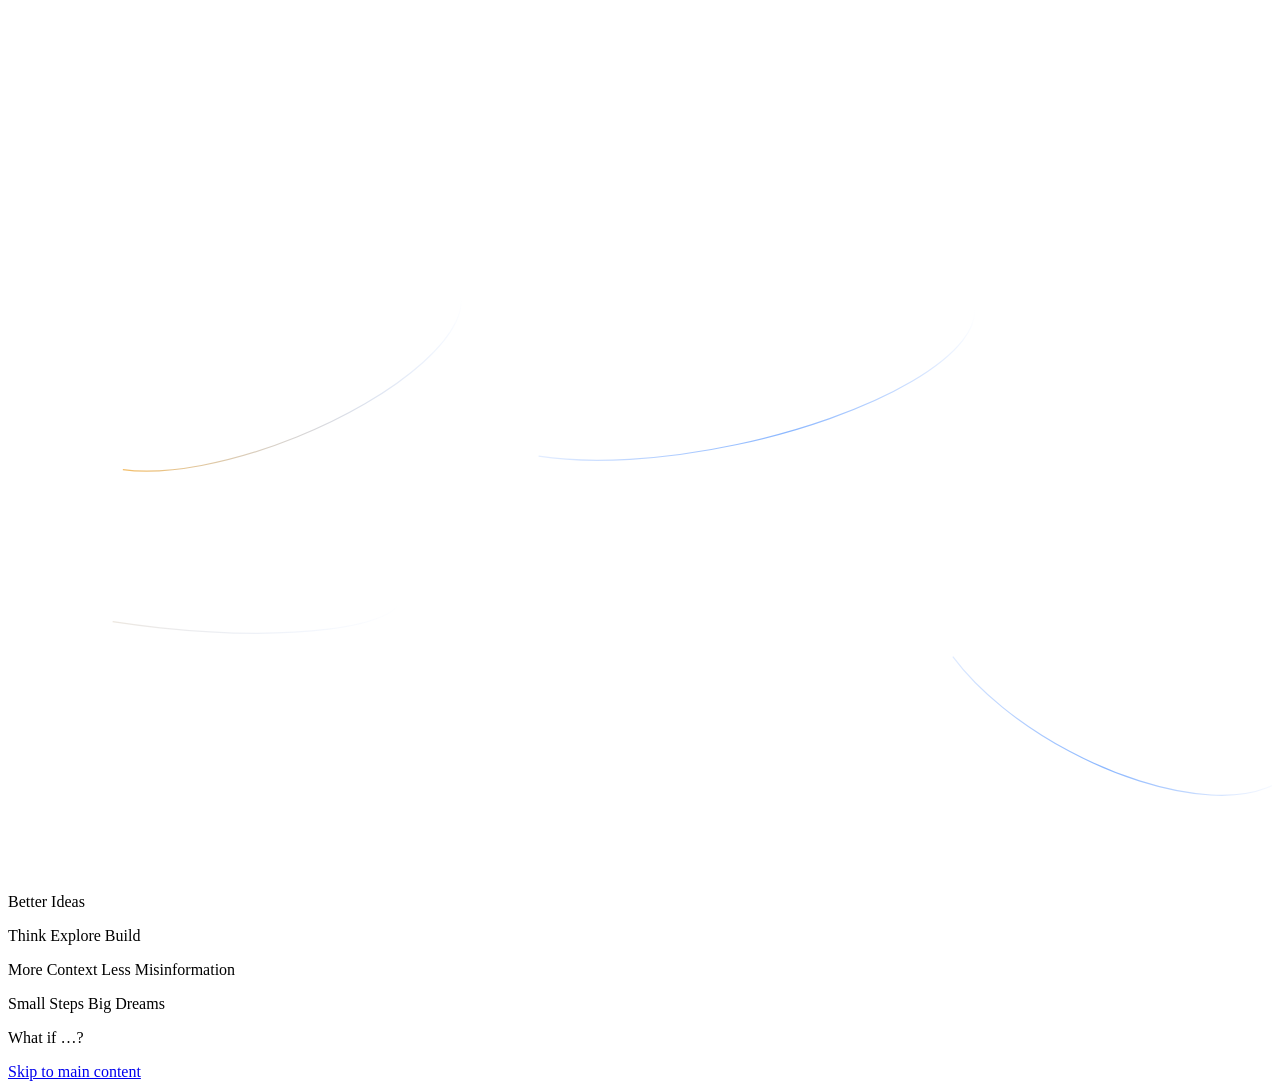
==== about.html @ 59bcc599 "Add files via upload" ====
<!DOCTYPE html>
<html lang="en">
<head>
  <meta charset="utf-8">
  <meta name="viewport" content="width=device-width, initial-scale=1">
  <title>Portfolio</title>
  <meta name="theme-color" content="#f3f1ec">
  <link rel="icon" href="assets/favicon.svg" type="image/svg+xml">
  <link href="https://fonts.googleapis.com/css2?family=Plus+Jakarta+Sans:wght@400;500;700;800&display=swap" rel="stylesheet">
  <link rel="stylesheet" href="css/styles.css">
  <link rel="stylesheet" href="css/cube-bg.css">
</head>
<body data-page="about" id="top">
  <div id="cube-bg" aria-hidden="true">
  <canvas id="stars"></canvas>

  <svg class="orbits" viewBox="0 0 1600 900" preserveAspectRatio="none">
    <defs>
      <linearGradient id="og1" x1="0" x2="1"><stop offset="0" stop-color="#ffb43a" stop-opacity=".9"/><stop offset="1" stop-color="#4f8dff" stop-opacity="0"/></linearGradient>
      <linearGradient id="og2" x1="0" x2="1"><stop offset="0" stop-color="#4f8dff" stop-opacity="0"/><stop offset=".6" stop-color="#6fa6ff" stop-opacity=".8"/><stop offset="1" stop-color="#4f8dff" stop-opacity="0"/></linearGradient>
    </defs>
    <g fill="none" stroke-width="1.5">
      <ellipse cx="330" cy="260" rx="260" ry="95" transform="rotate(-22 330 260)" stroke="url(#og1)" stroke-dasharray="520 700"/>
      <ellipse cx="900" cy="250" rx="330" ry="110" transform="rotate(-12 900 250)" stroke="url(#og2)" stroke-dasharray="620 900"/>
      <ellipse cx="1400" cy="640" rx="260" ry="120" transform="rotate(28 1400 640)" stroke="url(#og2)" stroke-dasharray="500 800"/>
      <ellipse cx="200" cy="520" rx="300" ry="70" transform="rotate(6 200 520)" stroke="url(#og1)" stroke-opacity=".5" stroke-dasharray="380 900"/>
    </g>
  </svg>

  <div id="cubes"></div>

  <p class="cbg-tag" style="left:12%;top:14%">Better Ideas</p>
  <p class="cbg-tag" style="left:55%;top:14%">Think Explore Build</p>
  <p class="cbg-tag" style="left:30%;top:67%">More Context Less Misinformation</p>
  <p class="cbg-tag" style="right:65%;top:12%">Small Steps Big Dreams</p>
  <p class="cbg-tag" style="right:25%;top:75%;max-width:none">What if …?</p>
</div>
  <a class="skip-link" href="#content">Skip to main content</a>
  <header class="site-header" id="site-header"></header>

  <main>
    <noscript><div class="wrap"><p class="no-js-note">This page's content is loaded with JavaScript. Please enable it, or open <a href="index.html">the homepage</a>.</p></div></noscript>
    <div class="content" id="content"></div>
  </main>

  <footer class="site-footer" id="site-footer"></footer>

 
<script src="js/cube-bg.js"></script>
<script src="js/content.js"></script>
<script src="js/site.js"></script>
<script src="js/render.js"></script>
</body>
</html>
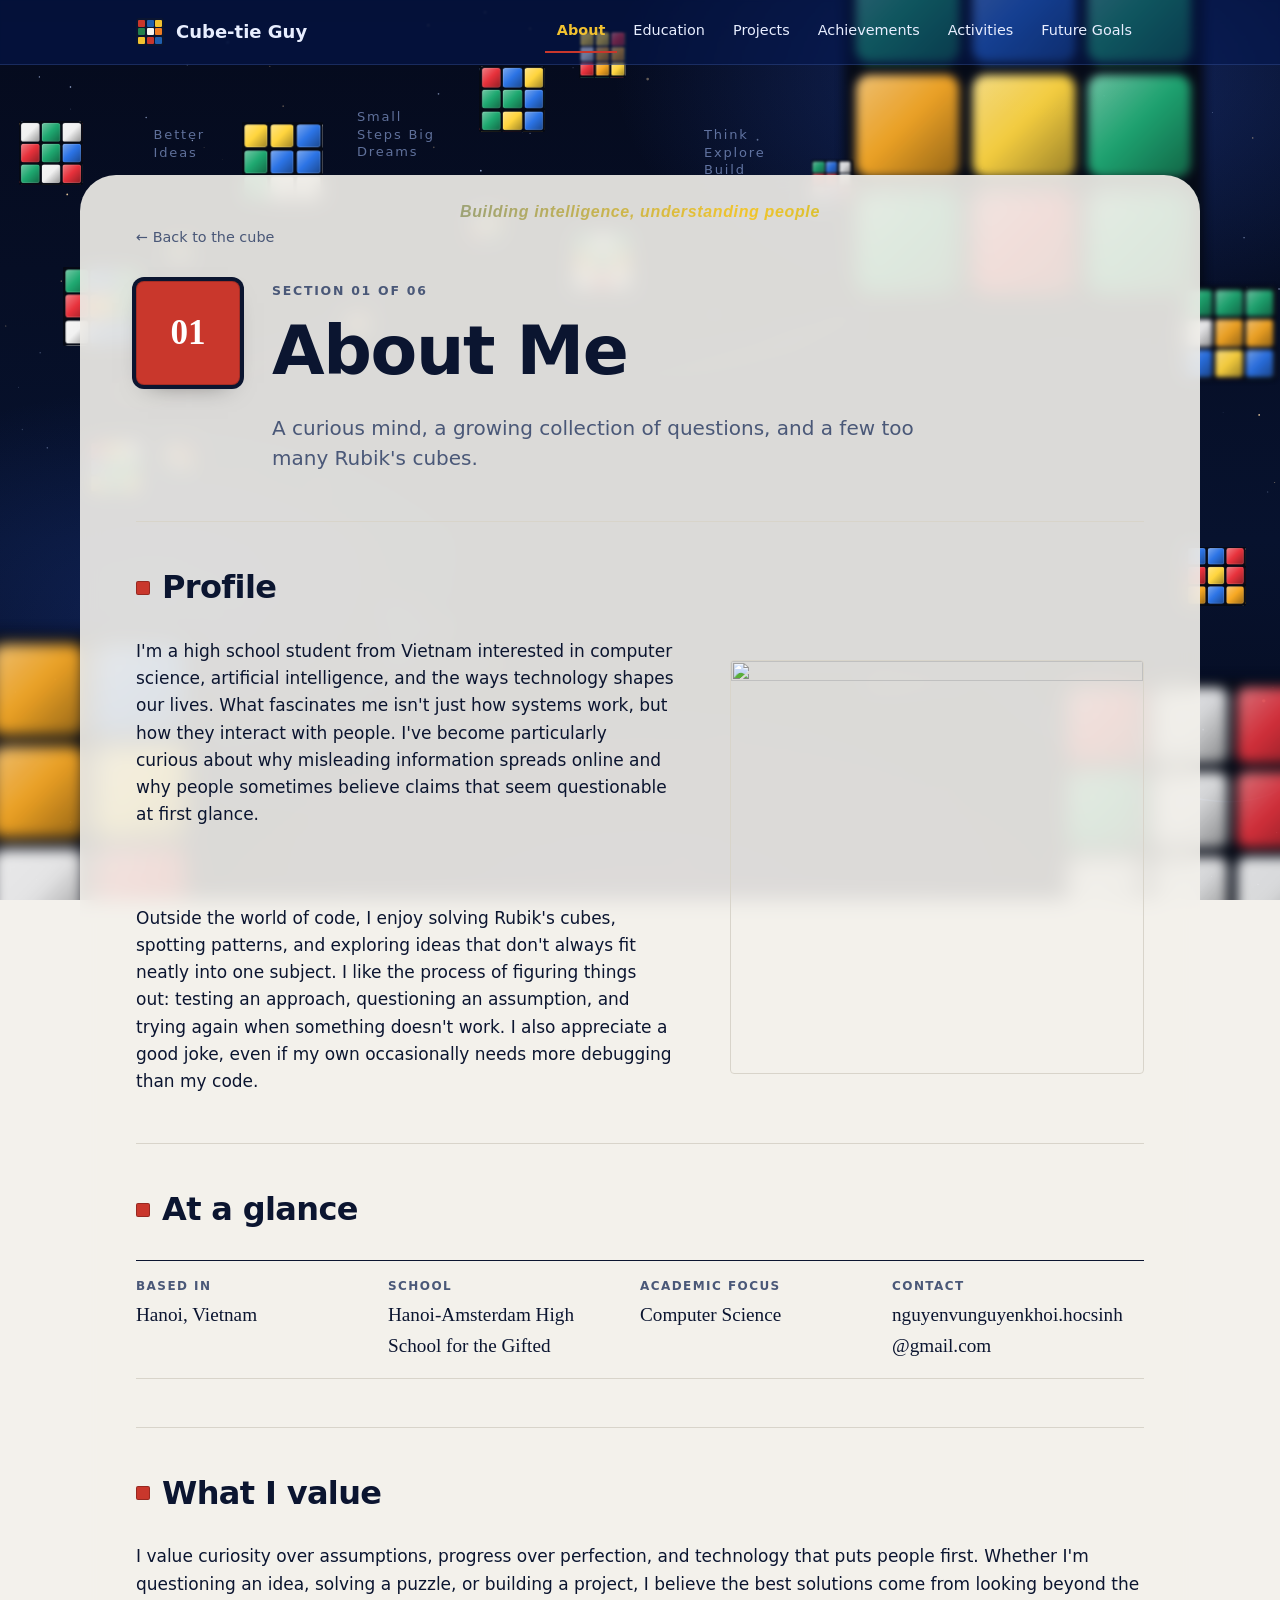
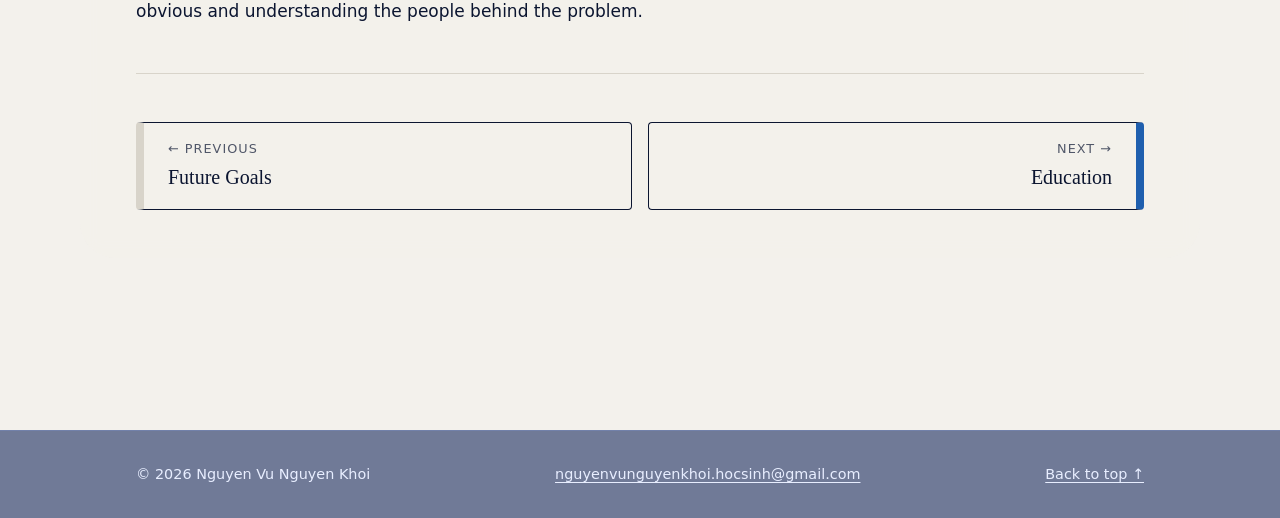
==== commit d435426c: "Update about.html" ====
--- a/about.html
+++ b/about.html
@@ -39,6 +39,7 @@
   <header class="site-header" id="site-header"></header>
 
   <main>
+    <p class="home-motto">Building intelligence, understanding people</p>
     <noscript><div class="wrap"><p class="no-js-note">This page's content is loaded with JavaScript. Please enable it, or open <a href="index.html">the homepage</a>.</p></div></noscript>
     <div class="content" id="content"></div>
   </main>
--- a/css/styles.css
+++ b/css/styles.css
@@ -0,0 +1,679 @@
+/* ==========================================================================
+   styles.css — shared design system for every page.
+   Palette: warm paper neutrals + six Rubik colours used sparingly.
+   Fonts: system stacks only (no external requests, so it works offline).
+   ========================================================================== */
+
+:root {
+  --paper: #f3f1ec;
+  --paper-2: #eae7df;
+  --ink: #16181d;
+  --muted: #5a5e69;
+  --line: #d8d4ca;
+
+  --red: #c9372c;
+  --blue: #1f5fae;
+  --yellow: #f2c230;
+  --green: #23804d;
+  --orange: #ee7b22;
+  --white: #f8f6f0;
+
+  --accent: var(--ink);
+  --accent-ink: #fff;
+
+  --serif: "Iowan Old Style", "Palatino Linotype", Palatino, "Book Antiqua", Georgia, "Times New Roman", serif;
+  --sans: system-ui, -apple-system, "Segoe UI", Roboto, "Helvetica Neue", Arial, sans-serif;
+
+  --s1: 4px; --s2: 8px; --s3: 12px; --s4: 16px; --s5: 24px; --s6: 32px; --s7: 48px; --s8: 72px; --s9: 112px;
+  --measure: 64ch;
+  --radius: 4px;
+  --gutter: clamp(20px, 5vw, 56px);
+}
+
+body[data-accent="red"]    { --accent: var(--red);    --accent-ink: #fff; }
+body[data-accent="blue"]   { --accent: var(--blue);   --accent-ink: #fff; }
+body[data-accent="yellow"] { --accent: var(--yellow); --accent-ink: var(--ink); }
+body[data-accent="green"]  { --accent: var(--green);  --accent-ink: #fff; }
+body[data-accent="orange"] { --accent: var(--orange); --accent-ink: var(--ink); }
+body[data-accent="white"]  { --accent: var(--white);  --accent-ink: var(--ink); }
+
+*, *::before, *::after { box-sizing: border-box; }
+
+html { scroll-behavior: smooth; -webkit-text-size-adjust: 100%; }
+
+body {
+  margin: 0;
+  min-height: 100vh;
+  display: flex;
+  flex-direction: column;
+  background: var(--paper);
+  color: var(--ink);
+  font-family: var(--sans);
+  font-size: 1.0625rem;
+  line-height: 1.6;
+  overflow-x: clip;
+}
+
+main { flex: 1 0 auto; }
+
+img, svg { max-width: 100%; display: block; }
+
+h1, h2, h3 { font-family: var(--serif); font-weight: 600; line-height: 1.12; margin: 0; letter-spacing: -0.01em; }
+p { margin: 0 0 var(--s4); }
+ul { margin: 0; padding: 0; list-style: none; }
+
+a { color: inherit; text-decoration-thickness: 1px; text-underline-offset: 0.18em; }
+a:hover { text-decoration-thickness: 2px; }
+
+:focus-visible { outline: 3px solid var(--blue); outline-offset: 3px; border-radius: 2px; }
+
+.wrap { width: 100%; max-width: 1120px; margin-inline: auto; padding-inline: var(--gutter); }
+
+.sr-only {
+  position: absolute; width: 1px; height: 1px; padding: 0; margin: -1px;
+  overflow: hidden; clip: rect(0, 0, 0, 0); white-space: nowrap; border: 0;
+}
+
+.skip-link {
+  position: absolute; left: var(--s4); top: -100px; z-index: 100;
+  background: var(--ink); color: #fff; padding: var(--s2) var(--s4); border-radius: var(--radius);
+}
+.skip-link:focus { top: var(--s3); }
+
+/* Placeholder text highlight — delete this rule to remove the marker once you have real text */
+.ph-text { background: rgba(242, 194, 48, 0.32); border-radius: 2px; padding: 0 2px; }
+
+.eyebrow {
+  font-size: 0.78rem; letter-spacing: 0.14em; text-transform: uppercase;
+  color: var(--muted); margin: 0 0 var(--s3); font-weight: 600;
+}
+
+/* --------------------------------------------------------------------------
+   Header
+   -------------------------------------------------------------------------- */
+.site-header { position: sticky; top: 0; z-index: 50; background: color-mix(in srgb, var(--paper) 92%, transparent); backdrop-filter: blur(6px); border-bottom: 1px solid var(--line); }
+@supports not (background: color-mix(in srgb, red, blue)) { .site-header { background: var(--paper); } }
+
+.header-inner { display: flex; align-items: center; justify-content: space-between; gap: var(--s5); min-height: 64px; }
+
+.brand { display: inline-flex; align-items: center; gap: var(--s3); text-decoration: none; font-family: var(--serif); font-weight: 600; font-size: 1.125rem; }
+.brand:hover { text-decoration: none; }
+.brand-mark { display: grid; grid-template-columns: repeat(3, 7px); gap: 1.5px; padding: 2px; background: var(--ink); border-radius: 3px; }
+.brand-mark i { width: 7px; height: 7px; border-radius: 1px; background: var(--white); }
+.brand-mark i[data-color="red"] { background: var(--red); }
+.brand-mark i[data-color="blue"] { background: var(--blue); }
+.brand-mark i[data-color="yellow"] { background: var(--yellow); }
+.brand-mark i[data-color="green"] { background: var(--green); }
+.brand-mark i[data-color="orange"] { background: var(--orange); }
+
+.site-nav ul { display: flex; gap: var(--s1); flex-wrap: wrap; }
+.site-nav a {
+  display: block; padding: var(--s2) var(--s3); font-size: 0.9rem; text-decoration: none;
+  border-bottom: 2px solid transparent; color: var(--muted);
+}
+.site-nav a:hover { color: var(--ink); border-bottom-color: var(--ink); }
+.site-nav a[data-color="red"]:hover, .site-nav a[data-color="red"][aria-current] { border-bottom-color: var(--red); }
+.site-nav a[data-color="blue"]:hover, .site-nav a[data-color="blue"][aria-current] { border-bottom-color: var(--blue); }
+.site-nav a[data-color="yellow"]:hover, .site-nav a[data-color="yellow"][aria-current] { border-bottom-color: var(--yellow); }
+.site-nav a[data-color="green"]:hover, .site-nav a[data-color="green"][aria-current] { border-bottom-color: var(--green); }
+.site-nav a[data-color="orange"]:hover, .site-nav a[data-color="orange"][aria-current] { border-bottom-color: var(--orange); }
+.site-nav a[data-color="white"]:hover, .site-nav a[data-color="white"][aria-current] { border-bottom-color: var(--white); }
+.site-nav a[aria-current] { color: var(--yellow); font-weight: 600; }
+
+.nav-toggle {
+  display: none; font: inherit; font-size: 0.9rem; padding: var(--s2) var(--s4);
+  background: transparent; color: var(--ink); border: 1px solid var(--ink); border-radius: 999px; cursor: pointer;
+}
+.nav-toggle:hover { background: var(--ink); color: #fff; }
+
+@media (max-width: 900px) {
+  .nav-toggle { display: inline-block; }
+  .site-nav { display: none; position: absolute; left: 0; right: 0; top: 100%; background: var(--paper); border-bottom: 1px solid var(--line); padding: var(--s3) var(--gutter) var(--s5); }
+  .site-nav.is-open { display: block; }
+  .site-nav ul { flex-direction: column; gap: 0; }
+  .site-nav a { padding: var(--s3) 0; border-bottom: 1px solid var(--line); font-size: 1rem; }
+}
+
+/* --------------------------------------------------------------------------
+   Footer
+   -------------------------------------------------------------------------- */
+.site-footer { margin-top: var(--s9); border-top: 1px solid var(--line); padding: var(--s6) 0; font-size: 0.9rem; color: var(--muted); }
+.footer-inner { display: flex; flex-wrap: wrap; gap: var(--s4) var(--s6); align-items: center; justify-content: space-between; }
+.footer-name { margin: 0; color: var(--ink); }
+.footer-links { display: flex; flex-wrap: wrap; gap: var(--s2) var(--s5); }
+
+/* --------------------------------------------------------------------------
+   Section pages
+   -------------------------------------------------------------------------- */
+.back-link { display: inline-block; font-size: 0.9rem; color: var(--muted); text-decoration: none; margin-bottom: var(--s6); }
+.back-link:hover { color: var(--ink); text-decoration: underline; }
+
+.page-hero { padding-top: var(--s7); padding-bottom: var(--s7); }
+.page-hero-row { display: grid; grid-template-columns: auto 1fr; gap: var(--s6); align-items: start; }
+.page-hero h1 { font-size: clamp(2.4rem, 6vw, 4.25rem); margin-bottom: var(--s5); }
+.lede { font-size: 1.25rem; line-height: 1.5; color: var(--muted); max-width: 52ch; margin: 0; }
+
+.page-sticker {
+  display: grid; place-items: center; width: clamp(64px, 10vw, 104px); aspect-ratio: 1;
+  background: var(--accent); color: var(--accent-ink);
+  font-family: var(--serif); font-size: clamp(1.4rem, 3vw, 2.2rem); font-weight: 600;
+  border-radius: 8px; box-shadow: 0 0 0 4px var(--ink), 0 10px 24px -12px rgba(0, 0, 0, 0.5);
+  border: 1px solid rgba(0, 0, 0, 0.18);
+}
+body[data-accent="white"] .page-sticker { border-color: var(--line); }
+
+@media (max-width: 640px) {
+  .page-hero-row { grid-template-columns: 1fr; gap: var(--s5); }
+}
+
+.content { max-width: 1120px; margin-inline: auto; padding-inline: var(--gutter); }
+
+.block { padding-block: var(--s7); border-top: 1px solid var(--line); }
+.block-title { font-size: clamp(1.5rem, 3vw, 2rem); margin-bottom: var(--s6); display: flex; align-items: center; gap: var(--s3); }
+.block-title::before { content: ""; width: 14px; height: 14px; background: var(--accent); border: 1px solid rgba(0, 0, 0, 0.25); border-radius: 2px; flex: none; }
+
+.prose { max-width: var(--measure); }
+.prose p:last-child { margin-bottom: 0; }
+.prose p {
+  margin-bottom: 4.5em;
+}
+
+/* Split with image */
+.split {
+  display: grid;
+  grid-template-columns: 1fr;
+  gap: var(--s6);
+  align-items: start;
+}
+
+.split-portrait {
+  grid-template-columns: minmax(0, 1.3fr) minmax(0, 1fr);
+  gap: clamp(32px, 5vw, 56px);
+  align-items: center;
+}
+
+@media (max-width: 760px) {
+  .split-portrait {
+    grid-template-columns: 1fr;
+    gap: var(--s6);
+  }
+}
+
+/* Figures / placeholders */
+.figure { margin: 0; }
+
+.figure img {
+  width: 100%;
+  height: auto;
+  aspect-ratio: 16 / 9;      /* ngắn hơn: 16/7 hoặc 2/1; cao hơn: 4/3 */
+  object-fit: cover;         /* cắt phần thừa, không làm méo ảnh */
+  object-position: center;   /* đổi thành top / bottom nếu bị cắt mất phần quan trọng */
+  border: 1px solid var(--line);
+  border-radius: var(--radius);
+}
+.figure figcaption { font-size: 0.85rem; color: var(--muted); margin-top: var(--s2); }
+
+.ph-box {
+  display: grid; place-items: center; text-align: center; padding: var(--s5);
+  aspect-ratio: 16 / 9;      /* đổi cùng với ảnh để khung giữ chỗ khớp */
+  border: 1.5px dashed #b2ada0; border-radius: var(--radius);
+  background: repeating-linear-gradient(135deg, transparent 0 14px, rgba(0, 0, 0, 0.025) 14px 28px);
+  color: var(--muted); font-size: 0.9rem;
+}
+
+/* Ảnh dọc (portrait): trước là 4/5, giờ thấp hơn một chút */
+.figure-portrait img,
+.figure-portrait .ph-box { aspect-ratio: 1 / 1; }
+
+/* Facts */
+.facts { display: grid; grid-template-columns: repeat(auto-fit, minmax(210px, 1fr)); gap: 0; margin: 0; border-top: 1px solid var(--ink); }
+.facts > div { padding: var(--s4) var(--s4) var(--s4) 0; border-bottom: 1px solid var(--line); }
+.facts dt { font-size: 0.75rem; letter-spacing: 0.12em; text-transform: uppercase; color: var(--muted); margin-bottom: var(--s1); font-weight: 600; }
+.facts dd { margin: 0; font-family: var(--serif); font-size: 1.2rem;   overflow-wrap: anywhere;
+  word-break: normal;
+  min-width: 0;}
+
+/* Chips */
+.chip-groups { display: grid; gap: var(--s6); }
+.chip-group h3 { font-family: var(--sans); font-size: 0.8rem; letter-spacing: 0.1em; text-transform: uppercase; color: var(--muted); margin-bottom: var(--s3); font-weight: 600; }
+.chips { display: flex; flex-wrap: wrap; gap: var(--s2); }
+.chips li { padding: 5px 14px; border: 1px solid var(--ink); border-radius: 999px; font-size: 0.92rem; background: transparent; }
+.chips-small { margin-top: var(--s4); }
+.chips-small li { font-size: 0.8rem; padding: 2px 10px; border-color: #9b9788; }
+
+/* Timeline + entries */
+.timeline, .entries, .groups { display: grid; gap: 0; }
+.timeline { border-left: 2px solid var(--ink); margin-left: 6px; }
+.entry { display: grid; grid-template-columns: 190px 1fr; gap: var(--s5); padding: var(--s5) 0; border-bottom: 1px solid var(--line); }
+.entry:last-child { border-bottom: 0; }
+.timeline .entry { position: relative; padding-left: var(--s6); }
+.timeline .entry::before {
+  content: ""; position: absolute; left: -9px; top: 32px; width: 16px; height: 16px;
+  background: var(--accent); border: 2px solid var(--ink); border-radius: 3px;
+}
+.entry-meta { font-size: 0.85rem; color: var(--muted); font-weight: 600; letter-spacing: 0.03em; margin: 4px 0 0; }
+.entry h3 { font-size: 1.35rem; margin-bottom: var(--s1); }
+.entry-sub { color: var(--muted); font-style: italic; margin-bottom: var(--s3); }
+.entry-body p:last-child { margin-bottom: 0; }
+@media (max-width: 700px) {
+  .entry { grid-template-columns: 1fr; gap: var(--s1); }
+  .entry-meta { margin: 0; }
+}
+
+.group + .group { margin-top: var(--s6); }
+.group-label { font-family: var(--sans); font-size: 0.8rem; letter-spacing: 0.12em; text-transform: uppercase; font-weight: 700; padding-bottom: var(--s2); border-bottom: 2px solid var(--accent); display: inline-block; }
+.group .entries { margin-top: var(--s3); }
+
+/* Bullets */
+.bullets { display: grid; gap: var(--s2); margin-top: var(--s3); }
+.bullets li { position: relative; padding-left: var(--s5); }
+.bullets li::before { content: ""; position: absolute; left: 0; top: 0.65em; width: 8px; height: 8px; background: var(--accent); border: 1px solid rgba(0, 0, 0, 0.3); border-radius: 1px; }
+.bullets-large { font-size: 1.15rem; margin-top: 0; }
+
+/* Interests */
+.interests { display: grid; grid-template-columns: repeat(auto-fit, minmax(240px, 1fr)); gap: var(--s5); }
+.interests li { border-top: 2px solid var(--ink); padding-top: var(--s3); display: grid; gap: var(--s1); }
+.interests strong { font-family: var(--serif); font-size: 1.25rem; font-weight: 600; }
+.interests span { color: var(--muted); }
+
+/* Projects */
+.projects { display: grid; gap: var(--s8); }
+.project { display: grid; grid-template-columns: minmax(0, 1.15fr) minmax(0, 1fr); gap: var(--s6); align-items: start; }
+.project:nth-child(even) .project-shots { order: 2; }
+.project-shots { display: grid; gap: var(--s3); }
+.project-shots.shots-2 { grid-template-columns: 1fr 1fr; }
+.project-shots.shots-2 .ph-box { aspect-ratio: 4 / 5; }
+.project-info h3 { font-size: clamp(1.5rem, 3vw, 2rem); margin-bottom: var(--s3); }
+.project-links { display: flex; gap: var(--s5); margin-top: var(--s4); font-weight: 600; }
+@media (max-width: 800px) {
+  .project { grid-template-columns: 1fr; gap: var(--s4); }
+  .project:nth-child(even) .project-shots { order: 0; }
+}
+
+/* Pager */
+.pager { display: grid; grid-template-columns: 1fr 1fr; gap: var(--s4); padding-top: var(--s7); border-top: 1px solid var(--line); }
+.pager-link {
+  display: grid; gap: 2px; padding: var(--s4) var(--s5); text-decoration: none;
+  border: 1px solid var(--ink); border-radius: var(--radius); border-left-width: 8px;
+  transition: background-color 0.15s, color 0.15s;
+}
+.pager-next { text-align: right; border-left-width: 1px; border-right-width: 8px; }
+.pager-link[data-color="red"] { border-color: var(--ink); border-left-color: var(--red); }
+.pager-next[data-color="red"] { border-left-color: var(--ink); border-right-color: var(--red); }
+.pager-link[data-color="blue"] { border-left-color: var(--blue); }
+.pager-next[data-color="blue"] { border-left-color: var(--ink); border-right-color: var(--blue); }
+.pager-link[data-color="yellow"] { border-left-color: var(--yellow); }
+.pager-next[data-color="yellow"] { border-left-color: var(--ink); border-right-color: var(--yellow); }
+.pager-link[data-color="green"] { border-left-color: var(--green); }
+.pager-next[data-color="green"] { border-left-color: var(--ink); border-right-color: var(--green); }
+.pager-link[data-color="orange"] { border-left-color: var(--orange); }
+.pager-next[data-color="orange"] { border-left-color: var(--ink); border-right-color: var(--orange); }
+.pager-link[data-color="white"] { border-left-color: var(--line); }
+.pager-next[data-color="white"] { border-left-color: var(--ink); border-right-color: var(--line); }
+.pager-link:hover { background: var(--ink); color: #fff; }
+.pager-dir { font-size: 0.8rem; letter-spacing: 0.08em; text-transform: uppercase; opacity: 0.7; }
+.pager-title { font-family: var(--serif); font-size: 1.25rem; }
+@media (max-width: 560px) { .pager { grid-template-columns: 1fr; } }
+
+/* --------------------------------------------------------------------------
+   Homepage
+   -------------------------------------------------------------------------- */
+.home-hero {
+  display: grid; grid-template-columns: minmax(0, 1fr) minmax(0, 1.05fr);
+  gap: var(--s7); align-items: center;
+  min-height: calc(100vh - 64px - 40px); min-height: calc(100svh - 64px - 40px);
+  padding-block: var(--s7) var(--s6);
+}
+.home-copy h1 { font-size: clamp(2.8rem, 5.5vw, 4.5rem); letter-spacing: -0.025em; margin-bottom: var(--s4); }
+.tagline { font-family: var(--serif); font-style: italic; font-size: clamp(1.25rem, 2.4vw, 1.7rem); color: var(--muted); margin-bottom: var(--s5); }
+.home-copy .intro { max-width: 46ch; margin-bottom: var(--s5); }
+
+.hint {
+  display: flex; gap: var(--s3); align-items: flex-start; max-width: 46ch;
+  font-size: 0.95rem; color: var(--ink); padding: var(--s3) var(--s4);
+  border-left: 4px solid var(--ink); background: rgba(255,255,255,.30); border-radius: 0 var(--radius) var(--radius) 0;
+  margin-bottom: var(--s6);
+}
+.hint kbd { font-family: inherit; font-size: 0.8rem; border: 1px solid var(--muted); border-bottom-width: 2px; border-radius: 4px; padding: 0 5px; background: #fff; }
+
+.quick-nav { margin-bottom: var(--s5); }
+.quick-nav h2 { font-family: var(--sans); font-size: 0.75rem; letter-spacing: 0.14em; text-transform: uppercase; color: var(--muted); margin-bottom: var(--s3); font-weight: 700; }
+.quick-nav ul { display: flex; flex-wrap: wrap; gap: var(--s2); }
+.quick-nav a {
+  display: inline-flex; align-items: center; gap: 8px; padding: 6px 14px 6px 10px; text-decoration: none; font-size: 0.92rem;
+  border: 1px solid var(--ink); border-radius: 999px; background: transparent; transition: background-color 0.15s, color 0.15s;
+}
+.quick-nav a:hover { background: var(--ink); color: #fff; }
+.quick-nav .dot { width: 12px; height: 12px; border-radius: 3px; border: 1px solid rgba(0, 0, 0, 0.35); }
+.dot[data-color="red"] { background: var(--red); }
+.dot[data-color="blue"] { background: var(--blue); }
+.dot[data-color="yellow"] { background: var(--yellow); }
+.dot[data-color="green"] { background: var(--green); }
+.dot[data-color="orange"] { background: var(--orange); }
+.dot[data-color="white"] { background: var(--white); }
+
+.scroll-cue { display: inline-flex; align-items: center; gap: var(--s3); font-size: 0.8rem; letter-spacing: 0.12em; text-transform: uppercase; color: var(--muted); text-decoration: none; }
+.scroll-cue::after { content: ""; width: 1px; height: 36px; background: currentColor; }
+.scroll-cue:hover { color: var(--ink); text-decoration: none; }
+
+@media (max-width: 900px) {
+  .home-hero { grid-template-columns: 1fr; min-height: 0; gap: var(--s6); padding-top: var(--s6); }
+  .home-stage { order: -1; }
+  .home-copy .scroll-cue { display: none; }
+}
+
+/* Index of faces (below the fold) */
+.index-section { padding-block: var(--s8) 0; border-top: 1px solid var(--line); }
+.index-section > h2 { font-size: clamp(1.8rem, 4vw, 2.75rem); margin-bottom: var(--s6); }
+.index-list { border-top: 1px solid var(--ink); }
+.index-list a {
+  display: grid; grid-template-columns: 56px minmax(0, 1fr) auto; gap: var(--s4); align-items: center;
+  padding: var(--s5) var(--s2); text-decoration: none; border-bottom: 1px solid var(--line);
+  transition: background-color 0.15s, padding 0.15s;
+}
+.index-list a:hover { background: var(--paper-2); padding-left: var(--s4); }
+.index-chip { width: 40px; height: 40px; border-radius: 6px; border: 1px solid rgba(0, 0, 0, 0.3); display: grid; place-items: center; font-family: var(--serif); font-weight: 600; font-size: 0.95rem; }
+.index-chip[data-color="red"] { background: var(--red); color: #fff; }
+.index-chip[data-color="blue"] { background: var(--blue); color: #fff; }
+.index-chip[data-color="yellow"] { background: var(--yellow); }
+.index-chip[data-color="green"] { background: var(--green); color: #fff; }
+.index-chip[data-color="orange"] { background: var(--orange); }
+.index-chip[data-color="white"] { background: var(--white); }
+.index-title { font-family: var(--serif); font-size: clamp(1.25rem, 2.6vw, 1.7rem); display: block; }
+.index-blurb { color: var(--muted); font-size: 0.95rem; display: block; }
+.index-arrow { font-size: 1.4rem; }
+@media (max-width: 520px) { .index-list a { grid-template-columns: 44px 1fr; } .index-arrow { display: none; } }
+
+/* --------------------------------------------------------------------------
+   The cube (CSS 3D)
+   -------------------------------------------------------------------------- */
+.home-stage { display: grid; justify-items: center; gap: var(--s5); }
+
+.cube-scene {
+  --cube: clamp(220px, 29vw, 330px);
+  --half: calc(var(--cube) / 2);
+  --gap: calc(var(--cube) * 0.028);
+  width: calc(var(--cube) * 1.45);
+  height: calc(var(--cube) * 1.4);
+  max-width: 100%;
+  display: grid; place-items: center;
+  perspective: calc(var(--cube) * 4.2);
+  touch-action: none;
+  cursor: grab;
+  user-select: none; -webkit-user-select: none;
+  outline-offset: -6px;
+}
+.cube-scene.is-dragging { cursor: grabbing; }
+.cube-scene:focus-visible { outline: 3px solid var(--blue); border-radius: 12px; }
+
+.cube {
+  position: relative; width: var(--cube); height: var(--cube);
+  transform-style: preserve-3d;
+  transform: rotateX(var(--rx, -24deg)) rotateY(var(--ry, -34deg));
+  will-change: transform;
+}
+.cube.is-animating { transition: transform 0.7s cubic-bezier(0.2, 0.7, 0.2, 1); }
+
+/* soft floor shadow */
+.cube-shadow {
+  position: absolute; left: 50%; bottom: 4%; width: 70%; height: 6%;
+  transform: translateX(-50%); border-radius: 50%;
+  background: radial-gradient(closest-side, rgba(0, 0, 0, 0.28), transparent);
+  pointer-events: none;
+}
+
+.face {
+  position: absolute; inset: 0; display: grid; grid-template: repeat(3, 1fr) / repeat(3, 1fr); gap: var(--gap);
+  padding: var(--gap); background: #14161a; border-radius: calc(var(--cube) * 0.045);
+  backface-visibility: hidden; -webkit-backface-visibility: hidden;
+  text-decoration: none; color: var(--ink);
+  -webkit-user-drag: none; user-select: none; -webkit-user-select: none;
+  -webkit-tap-highlight-color: transparent;
+}
+.face[data-face="front"]  { transform: rotateY(0deg)    translateZ(var(--half)); }
+.face[data-face="back"]   { transform: rotateY(180deg)  translateZ(var(--half)); }
+.face[data-face="right"]  { transform: rotateY(90deg)   translateZ(var(--half)); }
+.face[data-face="left"]   { transform: rotateY(-90deg)  translateZ(var(--half)); }
+.face[data-face="top"]    { transform: rotateX(90deg)   translateZ(var(--half)); }
+.face[data-face="bottom"] { transform: rotateX(-90deg)  translateZ(var(--half)); }
+
+.sticker {
+  display: grid; place-items: center; text-align: center; border-radius: calc(var(--cube) * 0.03);
+  background: var(--tile); color: var(--tile-ink);
+  box-shadow: inset 0 0 0 1px rgba(0, 0, 0, 0.18), inset 0 calc(var(--cube) * -0.012) 0 rgba(0, 0, 0, 0.1);
+  transition: filter 0.15s, transform 0.15s;
+  pointer-events: none;
+}
+.face[data-color="red"]    { --tile: var(--red);    --tile-ink: #fff; }
+.face[data-color="blue"]   { --tile: var(--blue);   --tile-ink: #fff; }
+.face[data-color="yellow"] { --tile: var(--yellow); --tile-ink: var(--ink); }
+.face[data-color="green"]  { --tile: var(--green);  --tile-ink: #fff; }
+.face[data-color="orange"] { --tile: var(--orange); --tile-ink: var(--ink); }
+.face[data-color="white"]  { --tile: var(--white);  --tile-ink: var(--ink); }
+
+.sticker.is-center {
+  display: flex;
+  flex-direction: column;
+  align-items: center;
+  justify-content: center;
+  text-align: center;
+  line-height: 1.05;
+  padding: 4%;
+}
+
+.sticker.is-center b {
+  display: block;
+  width: 100%;
+  margin: 0;
+  font-family: var(--serif);
+  font-size: calc(var(--cube) * 0.1);
+  font-weight: 600;
+  text-align: center;
+}
+
+.sticker.is-center span {
+  display: block;
+  width: 100%;
+  margin: 4px 0 0;
+  padding: 0;
+  box-sizing: border-box;
+  font-size: calc(var(--cube) * 0.033);
+  letter-spacing: 0.02em;
+  text-transform: uppercase;
+  font-weight: 700;
+  text-align: center;
+  line-height: 1.2;
+  transform: none;
+}
+/* hover / focus / active states */
+.face:hover .sticker { filter: brightness(1.07) saturate(1.05); }
+.face:hover .sticker.is-center { transform: scale(1.05); }
+.face:active .sticker.is-center { transform: scale(0.97); }
+.face:focus { outline: none; }
+.face:focus-visible { box-shadow: 0 0 0 4px #fff, 0 0 0 7px var(--blue); }
+.cube-scene.is-dragging .face .sticker { filter: none; transform: none; }
+
+/* Controls */
+.cube-controls { display: flex; flex-wrap: wrap; gap: 6px; justify-content: center; }
+.cube-controls button {
+  font: inherit; font-size: 1.1rem; line-height: 1; cursor: pointer; border: 1px solid var(--ink); background: transparent; color: var(--ink);
+  border-radius: 8px; min-width: 44px; height: 44px; padding: 0 12px; display: grid; place-items: center; transition: background-color 0.15s, color 0.15s;
+}
+.cube-controls button:hover { background: var(--ink); color: #fff; }
+.cube-controls button:active { transform: translateY(1px); }
+.cube-controls [data-cube-dir="reset"] { font-size: 0.72rem; letter-spacing: 0.06em; text-transform: uppercase; font-weight: 700; margin-left: var(--s3); }
+
+.cube-status { margin: 0; min-height: 1.6em; font-size: 0.95rem; color: var(--muted); text-align: center; }
+.cube-status strong { color: var(--ink); font-family: var(--serif); font-size: 1.05rem; }
+
+@media (max-width: 520px) {
+  .cube-scene { --cube: min(62vw, 260px); }
+}
+
+/* No-JS fallback note */
+.no-js-note { padding: var(--s4); background: var(--paper-2); border-radius: var(--radius); font-size: 0.95rem; }
+
+/* --------------------------------------------------------------------------
+   Reduced motion
+   -------------------------------------------------------------------------- */
+@media (prefers-reduced-motion: reduce) {
+  html { scroll-behavior: auto; }
+  *, *::before, *::after { transition-duration: 0.01ms !important; animation-duration: 0.01ms !important; }
+  .cube.is-animating { transition: none; }
+}
+
+@media print {
+  .site-header, .cube-controls, .scroll-cue { display: none; }
+}
+main, .site-footer { position: relative; z-index: 1; }
+main{
+  position:relative; z-index:1;
+  background:rgba(243,241,236,.90);
+  -webkit-backdrop-filter:blur(10px);
+  backdrop-filter:blur(10px);
+  border-radius:36px;
+  max-width:1180px;
+  margin:110px auto 60px;
+  overflow:hidden;
+  padding-bottom:48px;
+}
+
+.site-header{
+  position: sticky;
+  top: 0;
+  background:rgba(4, 25, 82, 0.55);
+  -webkit-backdrop-filter:blur(1px);
+  backdrop-filter:blur(1px);
+  border-bottom:1px solid rgba(120,160,255,.18);
+}
+.site-header,
+.site-header a{ color:#e8eeff; }
+.site-header a:hover{ color:#ffd53e; }
+
+
+.site-footer{
+  background:rgba(4, 25, 82, 0.55);
+  -webkit-backdrop-filter:blur(1px);
+  backdrop-filter:blur(1px);
+  border-top:1px solid rgba(120,160,255, .18);
+  color:rgba(200,215,255,.75);
+}
+.site-footer a{ color:#cfe0ff; }
+.site-footer a:hover{ color:#ffd53e; }
+.site-footer,
+.site-footer p,
+.site-footer span,
+.site-footer small,
+.site-footer div,
+.site-footer a{
+  color:#e8eeff;
+}
+:root{
+  --ink:#0b1530;
+  --muted:#4a5878;
+}
+body, h1, h2, h3, .site-header .brand{ font-family:'Plus Jakarta Sans', system-ui, sans-serif; }
+h1, h2, h3{ font-weight:800; letter-spacing:-0.02em; }
+
+.project-link {
+  display: inline-flex;
+  align-items: center;
+  gap: 6px;
+  margin-top: 12px;
+  padding-bottom: 3px;
+  color: var(--ink);
+  font-size: 13px;
+  font-weight: 600;
+  text-decoration: none;
+  border-bottom: 1px solid var(--ink);
+  transition: color 0.2s ease, border-color 0.2s ease;
+}
+
+.project-link:hover {
+  color: var(--accent);
+  border-color: var(--accent);
+}
+
+.project-link span {
+  transition: transform 0.2s ease;
+}
+
+.project-link:hover span {
+  transform: translate(2px, -2px);
+}
+.project-no-shots .project-info {
+  grid-column: 1 / -1;
+}
+.entry-images {
+  display: grid;
+  grid-template-columns: repeat(auto-fit, minmax(180px, 1fr));
+  gap: 12px;
+  margin-top: 16px;
+}
+
+.entry-images .figure {
+  margin: 0;
+  max-width: 100%;
+}
+
+.entry-images img {
+  display: block;
+  width: 100%;
+  height: auto;
+  border-radius: 8px;
+}
+.home-motto {
+  position: absolute;
+  top: 24px;
+  left: 50%;
+  transform: translateX(-50%);
+  width: calc(100% - 48px);
+  margin: 0;
+  text-align: center;
+
+  font-family: 'Plus Jakarta Sans', sans-serif;
+  font-size: 1rem;
+  font-style: italic;
+  font-weight: 800;
+  letter-spacing: 0.04em;
+  line-height: 1.6;
+
+  background: linear-gradient(
+    90deg,
+    #3478d4,
+    #f2c52b,
+    #299c61,
+    #e5483b,
+    #f28c28,
+    #3478d4
+  );
+  background-size: 300% auto;
+  background-clip: text;
+  -webkit-background-clip: text;
+  color: transparent;
+
+  animation: motto-gradient 18s linear infinite;
+  z-index: 5;
+}
+
+@keyframes motto-gradient {
+  from {
+    background-position: 0% center;
+  }
+  to {
+    background-position: 300% center;
+  }
+}
+
+@media (max-width: 600px) {
+  .home-motto {
+    top: 20px;
+    width: calc(100% - 32px);
+    font-size: 0.78rem;
+    letter-spacing: 0.02em;
+  }
+}
+.prose{ max-width:none; }
+main p{ max-width:none; }
+
+
--- a/css/cube-bg.css
+++ b/css/cube-bg.css
@@ -0,0 +1,73 @@
+#cube-bg{
+  position:fixed; inset:0; z-index:0; overflow:hidden; pointer-events:none;
+  background:
+    radial-gradient(ellipse 55% 45% at 82% 8%,  rgba(45,90,215,.38), transparent 62%),
+    radial-gradient(ellipse 45% 40% at 12% 68%, rgba(35,70,170,.30), transparent 62%),
+    radial-gradient(ellipse 70% 45% at 50% 105%, rgba(80,45,150,.28), transparent 62%),
+    linear-gradient(#050a1c, #07122e 60%, #050a1c);
+}
+#cube-bg canvas, #cube-bg svg.orbits{position:absolute; inset:0; width:100%; height:100%}
+#cube-bg #cubes{position:absolute; inset:0; transition:transform .6s ease-out}
+
+/* Cube 3D */
+.cbg-wrap{
+  position:absolute; width:var(--s); height:var(--s);
+  left:calc(var(--x) - var(--s) / 2); top:calc(var(--y) - var(--s) / 2);
+  perspective:900px; filter:blur(var(--b)); opacity:var(--o);
+  animation:cbg-float var(--ft) ease-in-out infinite;
+}
+.cbg-cube{
+  position:relative; width:100%; height:100%; transform-style:preserve-3d;
+  animation:cbg-spin var(--st) linear infinite;
+}
+.cbg-face{
+  position:absolute; inset:0; display:grid; grid-template: repeat(3,1fr) / repeat(3,1fr);
+  gap:calc(var(--s) * .035); padding:calc(var(--s) * .035);
+  background:#060a15; border-radius:calc(var(--s) * .07);
+  transform:var(--f) translateZ(calc(var(--s) / 2));
+}
+.cbg-face i{
+  border-radius:14%;
+  background-image:linear-gradient(135deg, rgba(255,255,255,.38), transparent 48%, rgba(0,0,0,.38));
+  box-shadow:inset 0 0 0 1px rgba(255,255,255,.14);
+}
+@keyframes cbg-spin{
+  from{transform:rotateX(var(--x0)) rotateY(var(--y0)) rotateZ(var(--z0))}
+  to  {transform:rotateX(calc(var(--x0) + var(--dx))) rotateY(calc(var(--y0) + 360deg)) rotateZ(calc(var(--z0) + var(--dz)))}
+}
+@keyframes cbg-float{
+  0%,100%{translate:0 0}
+  50%{translate:var(--fx) var(--fy)}
+}
+
+/* Dòng chữ nhỏ rải trên nền */
+.cbg-tag{
+  position:absolute; margin:0; font:400 13px/1.35 system-ui, sans-serif;
+  letter-spacing:.14em; color:rgba(170,195,255,.55); max-width:11ch;
+}
+@media (max-width:900px){ .cbg-tag{display:none} }
+@media (prefers-reduced-motion:reduce;){
+  .cbg-tag{ animation:none; }
+  .cbg-cube, .cbg-wrap{animation:none}
+  #cube-bg #cubes{transition:none}
+}
+.cbg-tag{
+  transform-origin:center;
+  animation:
+    cbg-orbit var(--tt, 26s) linear infinite,
+    cbg-sway  var(--sw, 9s) ease-in-out infinite;
+}
+@keyframes cbg-orbit{
+  from{ transform:rotate(0deg)   translateX(var(--r, 14px)) rotate(0deg); }
+  to  { transform:rotate(360deg) translateX(var(--r, 14px)) rotate(-360deg); }
+}
+@keyframes cbg-sway{
+  0%,100%{ rotate:-4deg; }
+  50%    { rotate:4deg; }
+}
+
+#cube-bg .cbg-tag:nth-of-type(1){ --tt:24s; --r:12px; --sw:8s;  animation-delay:0s,   0s; }
+#cube-bg .cbg-tag:nth-of-type(2){ --tt:30s; --r:18px; --sw:10s; animation-delay:-6s,  -3s; }
+#cube-bg .cbg-tag:nth-of-type(3){ --tt:27s; --r:14px; --sw:9s;  animation-delay:-11s, -5s; }
+#cube-bg .cbg-tag:nth-of-type(4){ --tt:33s; --r:16px; --sw:11s; animation-delay:-4s,  -2s; }
+#cube-bg .cbg-tag:nth-of-type(5){ --tt:22s; --r:10px; --sw:7s;  animation-delay:-9s,  -6s; }
